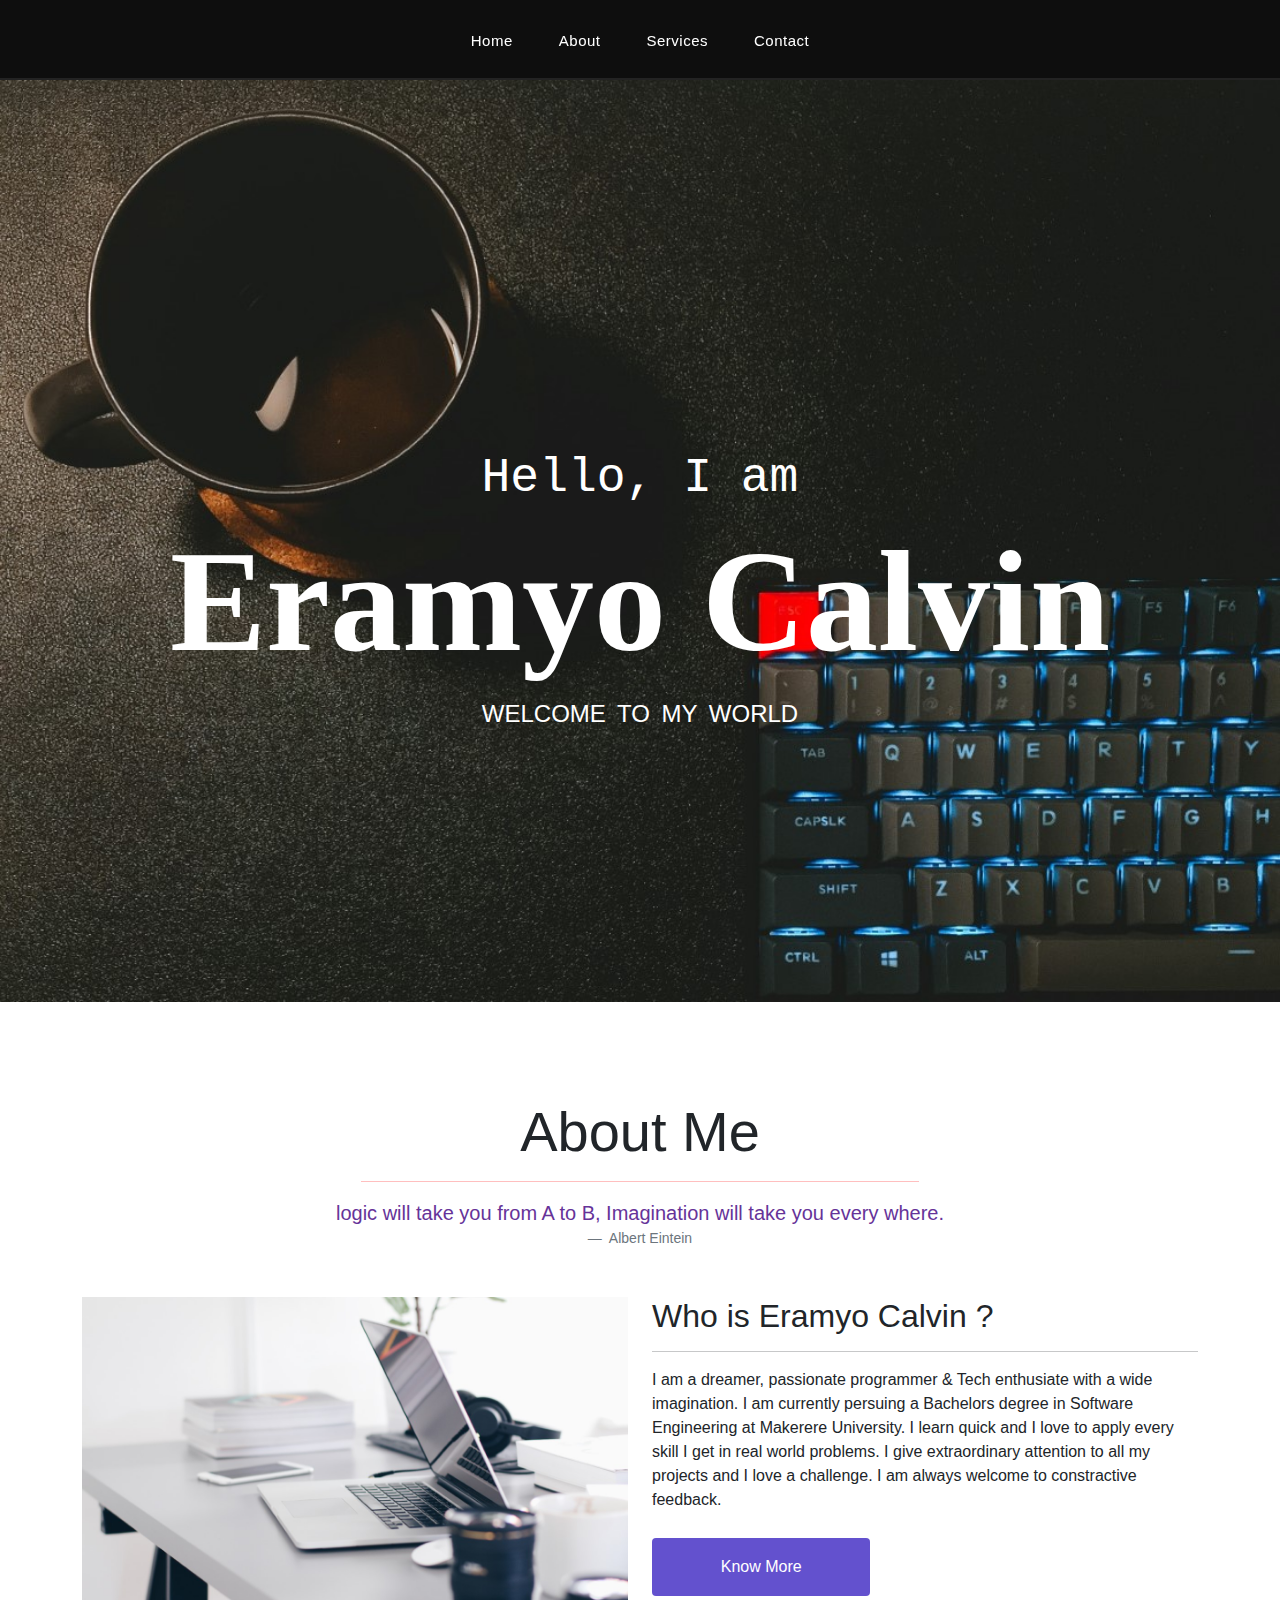
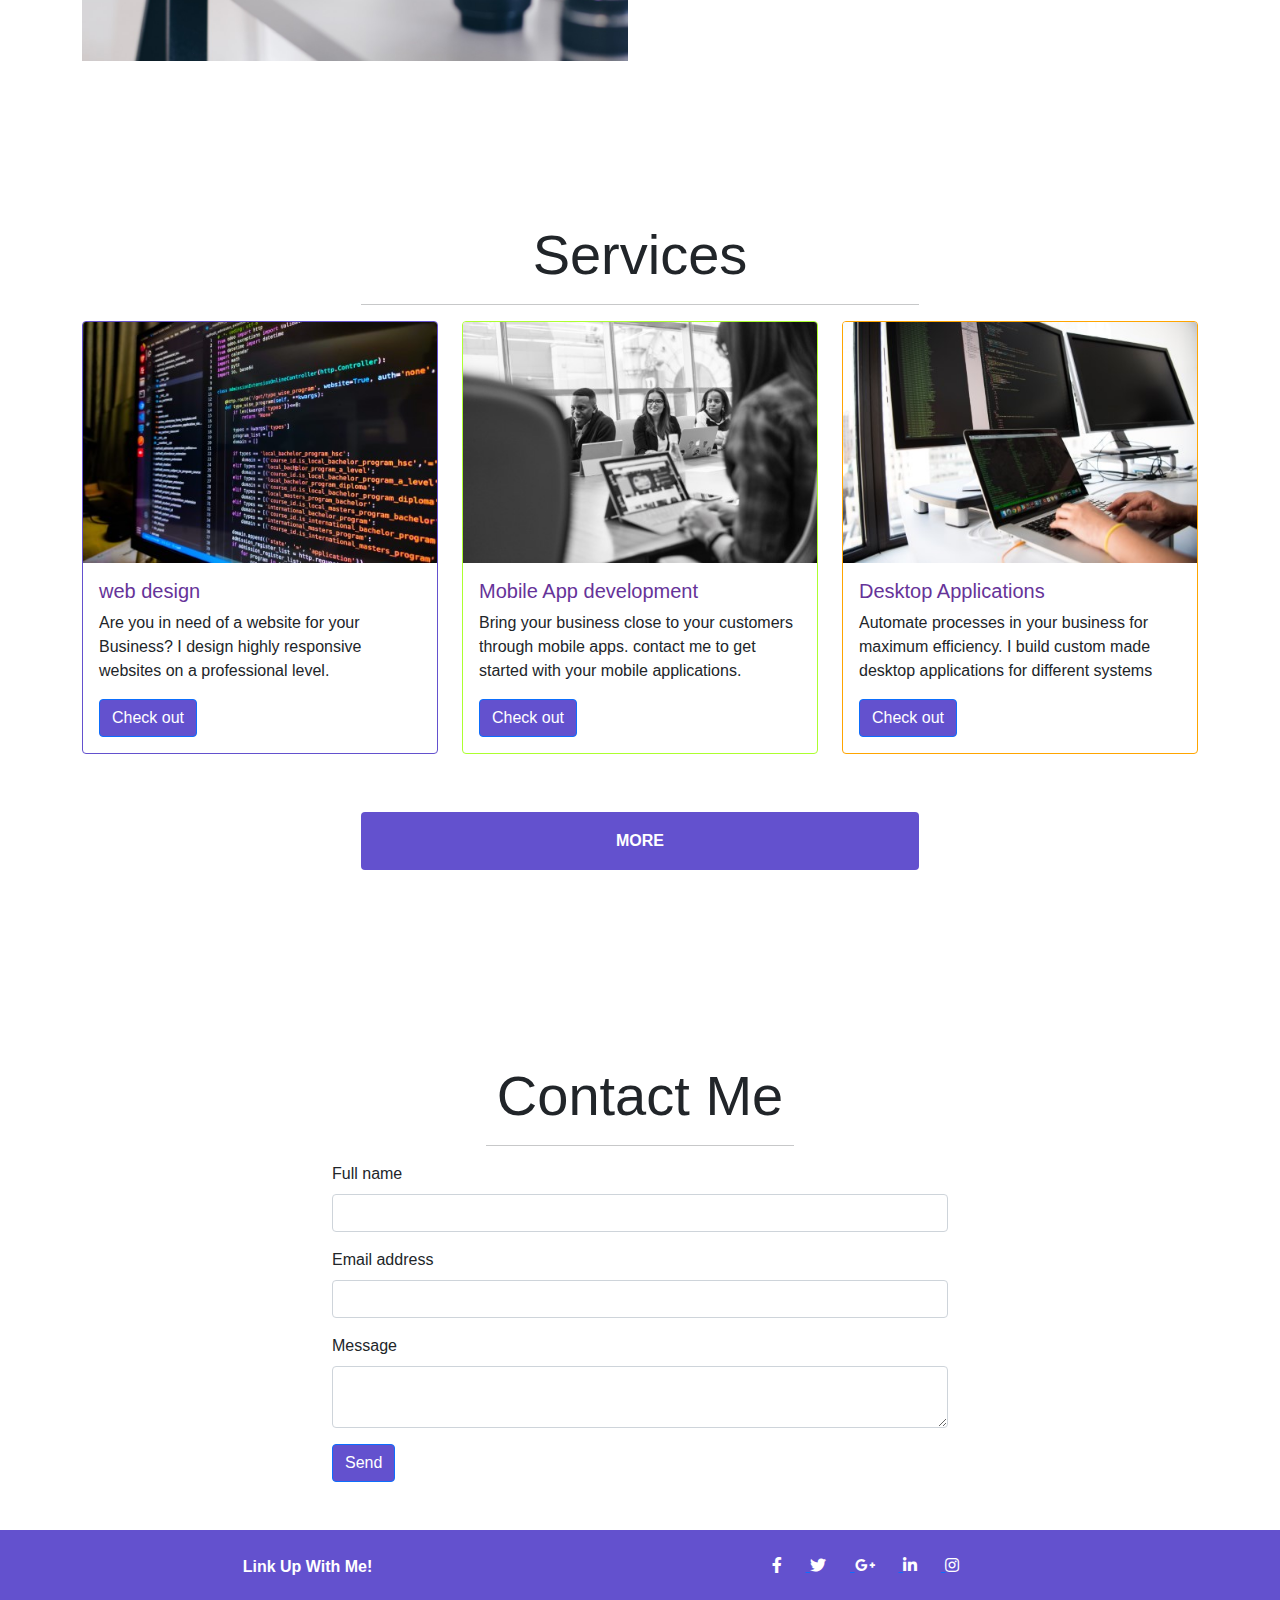
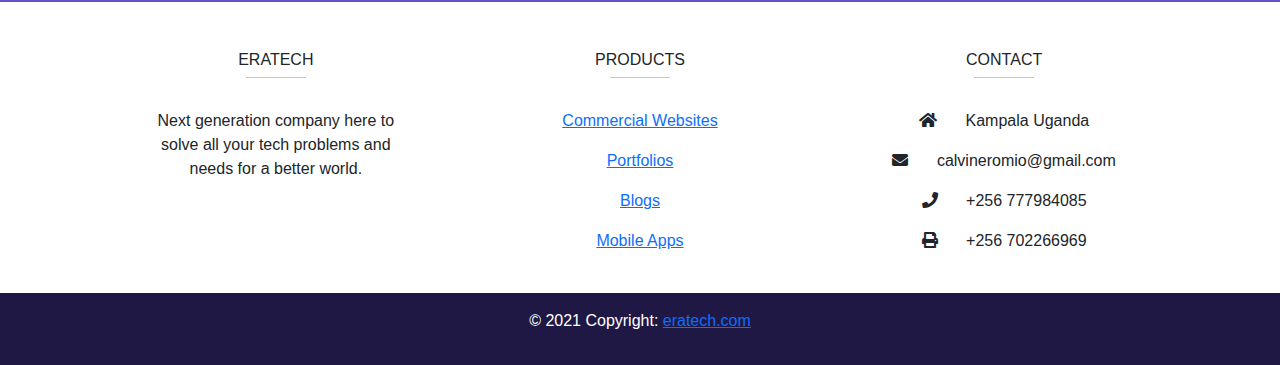
==== index.html @ add3f132 "Add files via upload" ====
<!DOCTYPE html>
<html lang="en">
<head>
    <meta charset="UTF-8">
    <meta http-equiv="X-UA-Compatible" content="IE=edge">
    <meta name="viewport" content="width=device-width, initial-scale=1.0">
    <title>Eramyo Calvin-Portfolio</title>
    <link rel="stylesheet" href="css/bootstrap.min.css">
    <link rel="stylesheet" href="css/style.css">
    <link rel="stylesheet" href="fontawesome/css/fontawesome.min.css">
    <link rel="stylesheet" href="css/font.css">
</head>
<body data-spy="scroll" data-target="#navbarResponsive">
  <!--Header section-->
  <header id="home">
    <nav class="navbar navbar-expand-lg navbar-expand-md navbat-expand-sm navbar-dark bg-black fixed-top ">
        <div class="container">
         
          <button class="navbar-toggler" type="button" data-bs-toggle="collapse" data-bs-target="#navbarResponsive" aria-controls="navbarResponsive" aria-expanded="false" aria-label="Toggle navigation">
            <span class="navbar-toggler-icon"></span>
          </button>
          <div class="collapse navbar-collapse" id="navbarResponsive">
            <ul class="navbar-nav mx-auto ">
              <li class="nav-item">
                <a class="nav-link " aria-current="page" href="#home">Home</a>
              </li>
              <li class="nav-item">
                <a class="nav-link" href="#About">About</a>
              </li>

              <li class="nav-item">
                <a class="nav-link" href="#services">Services</a>
              </li>

              <li class="nav-item">
                <a class="nav-link " href="#contact" >Contact</a>
              </li>
            </ul>
          </div>
        </div>
      </nav>
    </header>  

     
    <!--  Banner section -->  
      <div class="background">
        <img src="images/backgroundpro.jpg" alt="background photo" class="img-fluid image" width="100%" height="500px">
      </div>
      <div class="heading-content text-center">
        <h5>Hello, I am</h5>
        <h1>Eramyo Calvin</h1>
        <p>Welcome To My World</p>
      </div>

      <!--ABOUT ME-->
      <div class = "offset container mt-3 pb-5" id = "About">
        <div class = "post-heading text-center"> 
          <h3 class="display-4 font-weight-bold">About Me</h3>
          <hr class="w-50 mx-auto" style="color: red;">
        </div>

        <figure class="text-center quote" id="quote">
          <blockquote class="blockquote">
            <p style="color: rebeccapurple;">logic will take you from A to B, Imagination will take you every where.</p>
          </blockquote>
          <figcaption class="blockquote-footer">
            Albert Eintein <cite title="Source Title"></cite>
          </figcaption>
        </figure>

        <div class="row mt-5">
          <div class="col-lg-6 col-md-12 col-12 mb-3">
            <img src="images/slide1.jpg" alt="coding illustration" class="img-fluid">
          </div>
          <div class="col-lg-6 col-md-12 col-12 About-Me">
            <h2>Who is Eramyo Calvin ?</h2>
            <hr>
            <p>I am a dreamer, passionate programmer & Tech enthusiate with a wide imagination. I am currently persuing a Bachelors degree in Software Engineering at Makerere University.
              I learn quick and I love to apply every skill I get in real world problems. I give extraordinary attention to all my projects and I love a challenge.
              I am always welcome to constractive feedback.</p>
              <a href="About.html" class="btn btn-primary">Know More</a>
          </div>
        </div>
      </div>

      <!--Services section-->
      <div class="offset container mt-3 pb-5" id="services">
        <div class = "post-heading text-center"> 
          <h3 class="display-4 font-weight-bold">Services</h3>
          <hr class="w-50 mx-auto">
        </div>

        <div class = "row">
          <div class="col-lg-4 col-md-6 col-12 pb-5">
            <div class="card card1">
              <img src="images/service4.jpg" class="card-img-top" alt="..." height="241">
              <div class="card-body">
                <h5 class="card-title" style="color: rebeccapurple;">web design</h5>
                <p class="card-text">Are you in need of a website for your Business? I design highly responsive websites on a professional level.</p>
                <a href="webDesign.html" class="btn btn-primary" style="font-size: 1rem;">Check out</a>
              </div>
            </div>
          </div>

          <div class="col-lg-4 col-md-6 col-12 pb-5">
            <div class="card card2">
              <img src="images/service3.jpg" class="card-img-top" alt="..."  height="241">
              <div class="card-body">
                <h5 class="card-title" style="color: rebeccapurple;">Mobile App development</h5>
                <p class="card-text">Bring your business close to your customers through mobile apps. contact me to get started with your mobile applications.</p>
                <a href="mobileApp.html" class="btn btn-primary">Check out</a>
              </div>
            </div>
          </div>

          <div class="col-lg-4 col-md-6 col-12 pb-5">
            <div class="card card3">
              <img src="images/service5.jpg" class="card-img-top" alt="..." height="241">
              <div class="card-body">
                <h5 class="card-title" style="color: rebeccapurple;">Desktop Applications</h5>
                <p class="card-text">Automate processes in your business for maximum efficiency. I build custom made desktop applications for different systems</p>
                <a href="desktopdev.html" class="btn btn-primary">Check out</a>
              </div>
            </div>
          </div>
         
         </div>

         <button class ="button btn w-50 mb-3">
          <a href="">More</a>
        </button>

      </div>

      <!--contact section-->
      <div class="offset container mt-5 mb-5 w-50" id="contact">
        <div class = "post-heading text-center"> 
          <h3 class="display-4 font-weight-bold">Contact Me</h3>
          <hr class="w-50 mx-auto">
        </div>

        <form>
          <div class="form-group mb-3">
            <label for="exampleInputEmail1" class="form-label">Full name</label>
            <input type="text" class="form-control" id="exampleInputEmail1" aria-describedby="emailHelp">
          </div>
         
          <div class="form-group mb-3">
            <label for="exampleInputEmail1" class="form-label">Email address</label>
            <input type="email" class="form-control" id="exampleInputEmail1" aria-describedby="emailHelp">
          </div>

          <div class="form-group mb-3">
            <label for="exampleInputEmail1" class="form-label">Message</label>
           <textarea name="" id="Message"  class="form-control"></textarea>
          </div>
         
          <button type="submit" class="btn btn-primary">Send</button>
        </form>

      </div>

      <!-- Footer -->
<footer class="page-footer font-small unique-color-dark" id="footer"> 

  <div style="background-color: #6351ce;">
    <div class="container">

      <!-- Grid row-->
      <div class="row py-4 d-flex align-items-center">

        <!-- Grid column -->
        <div class="col-md-6 col-lg-5 text-center text-md-left mb-4 mb-md-0 link-up">
          <h6 class="mb-0">Link Up With Me!</h6>
        </div>
        <!-- Grid column -->

        <!-- Grid column -->
        <div class="col-md-6 col-lg-7 text-center text-md-right">

          <!-- Facebook -->
          <a class="fb-ic">
            <i class="fab fa-facebook-f white-text mr-5" style="color: #fff;"> </i>
          </a>
          <!-- Twitter -->
          <a class="tw-ic">
            <i class="fab fa-twitter white-text mr-5" style="color: #fff;"> </i>
          </a>
          <!-- Google +-->
          <a class="gplus-ic">
            <i class="fab fa-google-plus-g white-text mr-5" style="color: #fff;"> </i>
          </a>
          <!--Linkedin -->
          <a class="li-ic">
            <i class="fab fa-linkedin-in white-text mr-5" style="color: #fff;"> </i>
          </a>
          <!--Instagram-->
          <a class="ins-ic">
            <i class="fab fa-instagram white-text" style="color: #fff;"> </i>
          </a>

        </div>
        <!-- Grid column -->

      </div>
      <!-- Grid row-->

    </div>
  </div>

  <!-- Footer Links -->
  <div class="container text-center text-md-left mt-5">

    <!-- Grid row -->
    <div class="row mt-3">

      <!-- Grid column -->
      <div class="col-md-3 col-lg-4 col-xl-3 mx-auto mb-4">

        <!-- Content -->
        <h6 class="text-uppercase font-weight-bold">ERATECH</h6>
        <hr class="deep-purple accent-2 mb-4 mt-0 d-inline-block mx-auto" style="width: 60px;">
        <p>Next generation company here to solve all your tech problems and needs for a better world.</p>

      </div>
      <!-- Grid column -->

      <!-- Grid column -->
      <div class="col-md-2 col-lg-2 col-xl-2 mx-auto mb-4">

        <!-- Links -->
        <h6 class="text-uppercase font-weight-bold">Products</h6>
        <hr class="deep-purple accent-2 mb-4 mt-0 d-inline-block mx-auto" style="width: 60px;">
        <p>
          <a href="#!">Commercial Websites</a>
        </p>
        <p>
          <a href="#!">Portfolios</a>
        </p>
        <p>
          <a href="#!">Blogs</a>
        </p>
        <p>
          <a href="#!">Mobile Apps</a>
        </p>

      </div>
      <!-- Grid column -->

      

      <!-- Grid column -->
      <div class="col-md-4 col-lg-3 col-xl-3 mx-auto mb-md-0 mb-4">

        <!-- Links -->
        <h6 class="text-uppercase font-weight-bold">Contact</h6>
        <hr class="deep-purple accent-2 mb-4 mt-0 d-inline-block mx-auto" style="width: 60px;">
        <p>
          <i class="fas fa-home mr-3"></i> Kampala Uganda</p>
        <p>
          <i class="fas fa-envelope mr-3"></i> calvineromio@gmail.com</p>
        <p>
          <i class="fas fa-phone mr-3"></i> +256 777984085</p>
        <p>
          <i class="fas fa-print mr-3"></i> +256 702266969</p>

      </div>
      <!-- Grid column -->

    </div>
    <!-- Grid row -->

  </div>
  <!-- Footer Links -->

  <!-- Copyright -->
  <section class="copyright">
    <div class="footer-copyright text-center py-3"  style="background-color: #1f1844;">
      <p>© 2021 Copyright: <a href=""> eratech.com</a> </p>
      
    </div>
</section>
  <!-- Copyright -->

</footer>
<!-- Footer -->

    <script src = "index.js"></script>
    <script src = "js/bootstrap.min.js"></script>
</body>
</html>
---- css/style.css ----
body {
    font-family: 'Poppins', sans-serif;
    overflow-x: hidden;
    text-rendering: optimizeLegibility;
    -webkit-font-smoothing: antialiased;
    -moz-osx-font-smoothing: grayscale;
  }


header {
	position: relative;
	z-index: 99999;
	width: 100%;
	height: 80px;
	background-color: #232323;
	-webkit-transition: all 0.3s ease-in-out 0s;
    -moz-transition: all 0.3s ease-in-out 0s;
    -o-transition: all 0.3s ease-in-out 0s;
    transition: all 0.3s ease-in-out 0s;
}

header .navbar {
	padding: 17px 0px;
}
.background-header .navbar {
	padding: 17px 0px;
}
.background-header {
	top: 0;
	position: fixed;
	background-color: #fff!important;
	box-shadow: 0px 1px 10px rgba(0,0,0,0.1);
}
.background-header .navbar-brand {
	color: #121212!important;
}
.background-header .navbar-nav a.nav-link {
	color: #1e1e1e!important;
}

.navbar {
	
	text-transform: uppercase;
	font-size: 14px;
	font-weight: bold;
	letter-spacing: 0.2rem;
	background: rgba(0,0,0,0.6) !important;
}

.navbar-dark .navbar-nav .nav-link.active,
.navbar-dark .navbar-nav .nav-link:hover{
	color: red;
}

#navbarSupportedContent {
	z-index: 999;
}
.navbar-collapse {
	text-align: center;

}
.navbar .navbar-nav .nav-item {
	margin: 0px 15px;
}
.navbar .navbar-nav a.nav-link {
	text-transform: capitalize;
	font-size: 15px;
	font-weight: 500;
	letter-spacing: 0.5px;
	color: #fff;
	transition: all 0.5s;
	margin-top: 5px;
}

.background .image{
	opacity: 1.0;
	
}

.heading-content{
	position: absolute;
	top: 50%;
	width: 100%;
	max-width: 100%;
}

.heading-content h5{
	color: #fff;
	font-size: 3em;
	font-weight: 300;
	font-family: monospace;
}

.heading-content h1{
	color: #fff;
	font-size: 9em;
	font-weight: bolder;
	font-family:'Times New Roman', Times, serif;
}

.heading-content p{
	color: #fff;
	font-size: 1.5em;
	font-weight: lighter;
	text-transform: uppercase;
	word-spacing: 5px;
	font-family: 'Montserrat', sans-serif;
}

#quote .quote{
	border:1px solid #000;
	background-color: gray;
}

#About .btn{
	border: 2px solid transparent;
	width: 40%;
	padding: 15px 22px;
	background: #6351ce;
	margin-top: 10px;
}

#About .btn a{
	color: #fff;
	text-decoration: none;
	font-size: 1em;
	font-weight: bold;
	text-transform: uppercase;
}

#About .btn:hover{
	border: 2px solid #1ebba3;
	cursor: pointer;
}

.offset:before{
	display: block;
	content: "";
	height: 5rem;
}

#services .button{
	text-align: center;
	margin: 0 auto;
	display: block;
	border: 2px solid transparent;
	width: 40%;
	padding: 15px 22px;
	background: #6351ce;
	margin-top: 10px;
}

#services .button a{
	color: #fff;
	text-decoration: none;
	font-size: 1em;
	font-weight: bold;
	text-transform: uppercase;
}

#services .button:hover{
	border: 2px solid #1ebba3;
	cursor: pointer;
}

#services .btn{
	background: #6351ce;
}

#contact .btn{
	background: #6351ce;
}

#footer .link-up h6{
	color: #fff;
	font-size: 1em;
	font-weight: bold;
}

#services .card1{
	border: 1px solid #6351ce;
}
#services .card2{
	border: 1px solid greenyellow;
}
#services .card3{
	border: 1px solid orange;
}

#footer .copyright{
	background: #343a40;
}
#footer .copyright p{
	color: #fff;
}

#footer i{
	margin-right: 1.5rem;
}




/*------------------------media Query--------------------------------------*/

@media  screen and (max-width: 1024px){
	.heading-content{
		top: 15%;
	}
}

@media  screen and (max-width: 768px) {
	/*----------for tablets--------------------------*/
	.navbar {
	letter-spacing: 0.1em;
	padding: 10px 0px;
	}
	.heading-content h5{
		font-size: 3em;
		
	}
	
	.heading-content h1{
		font-size: 5em;
		
	}
	
	.heading-content p{
		font-size: 0.9em;
		
	}

	.heading-content{
		top: 20%;
	}
}
@media  screen and (max-width: 479px) {
	/*----------for smart phones--------------------------*/
	.navbar {
		letter-spacing: 0.1em;
		padding: 7px 0px;
		}
		.heading-content h5{
			font-size: 2em;
			
		}
		
		.heading-content h1{
			font-size: 3em;
			
		}
		
		.heading-content p{
			font-size: 0.7em;
			
		}
	
		.heading-content{
			top: 20%;
		}
		#contact .post-heading h3{
			font-size: 1.5em;
		}

		#About .About-Me h3{
			margin-top: 2rem;
		}

		#aboutpage .offset:before{
			height: 2.5rem;
		}

}
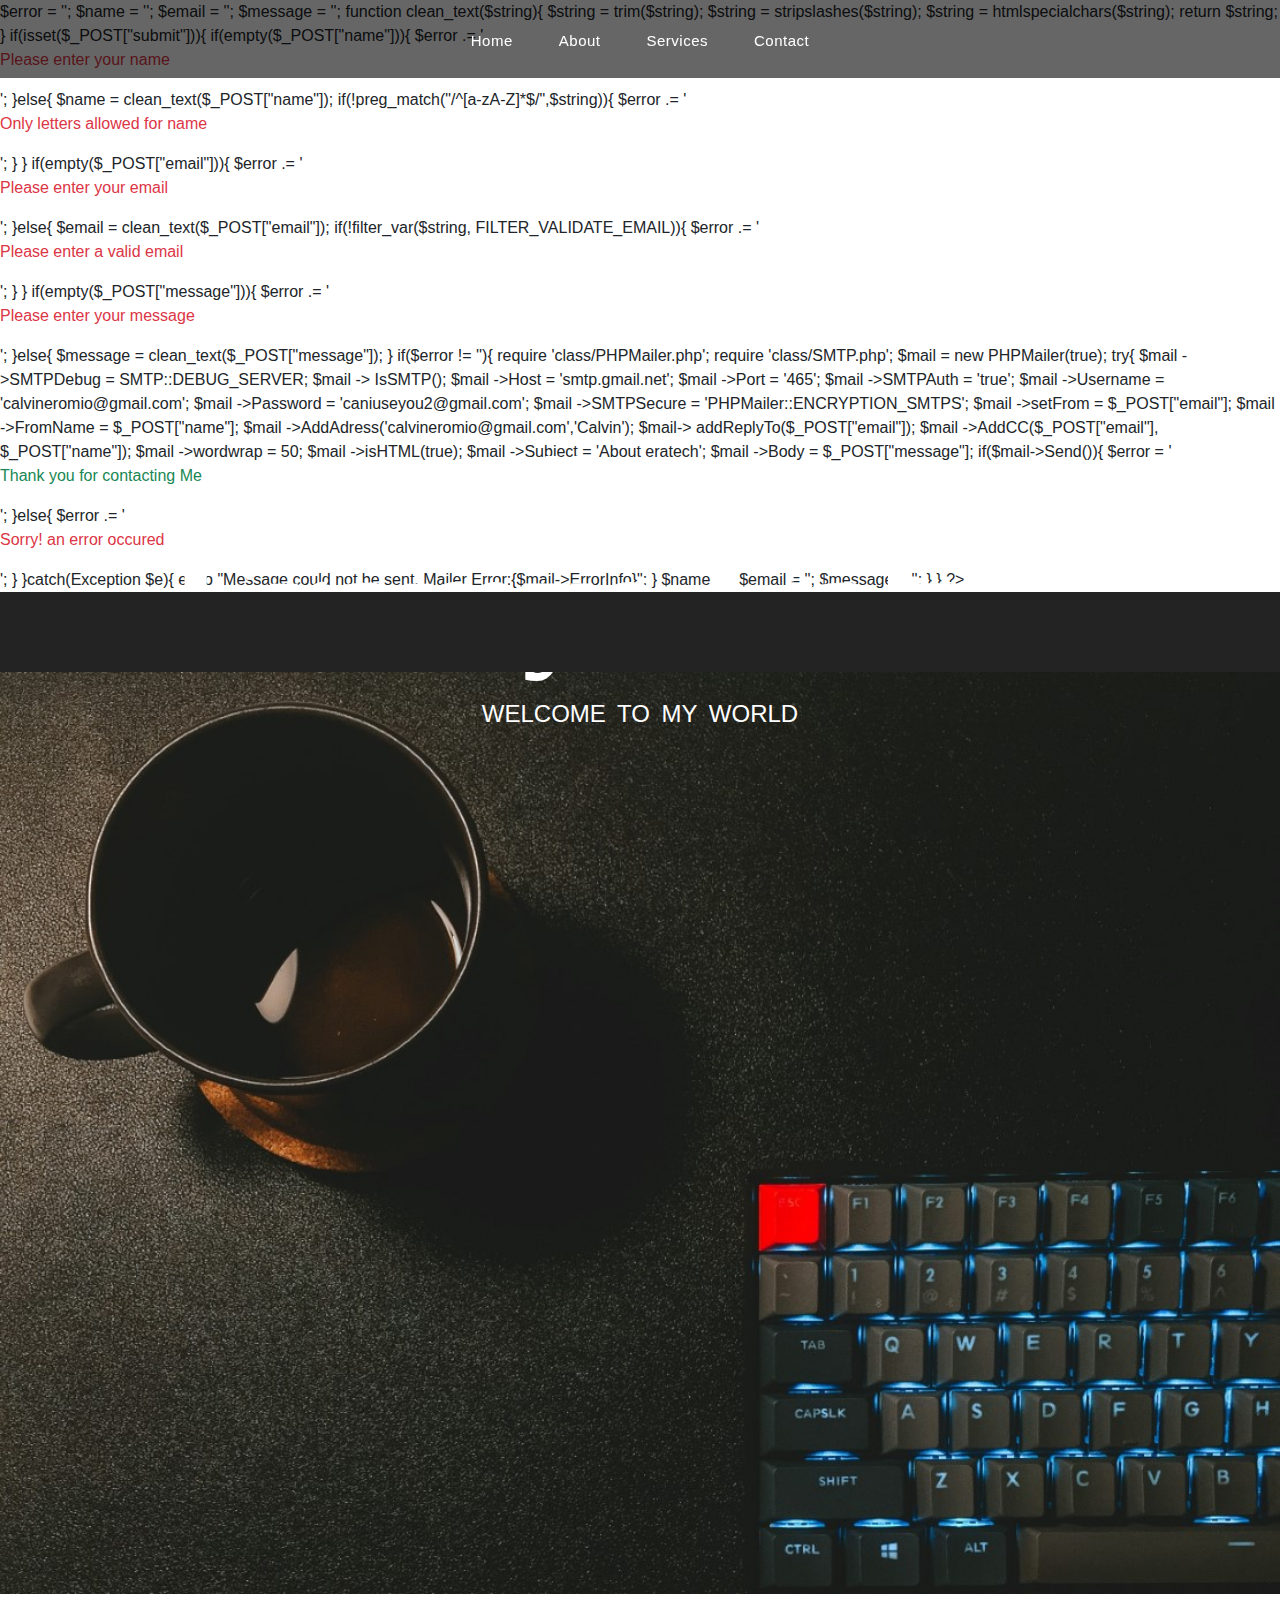
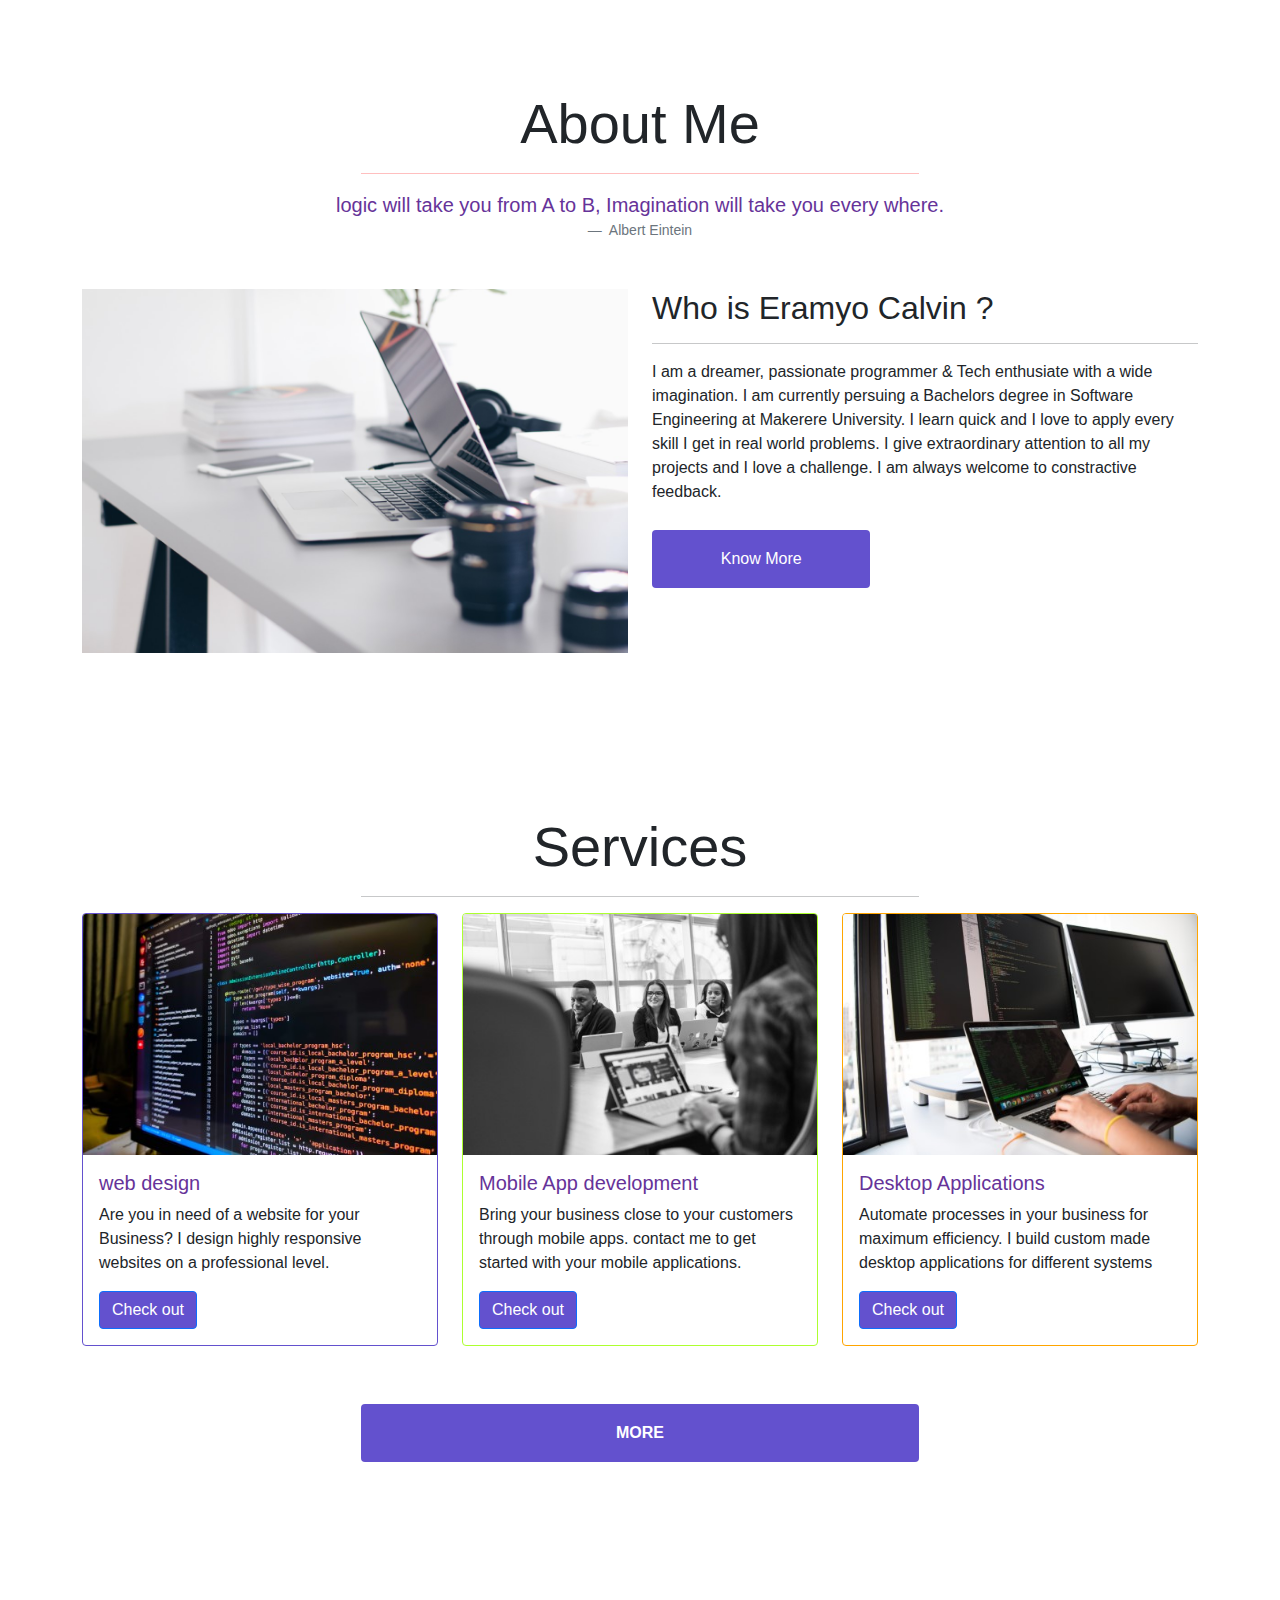
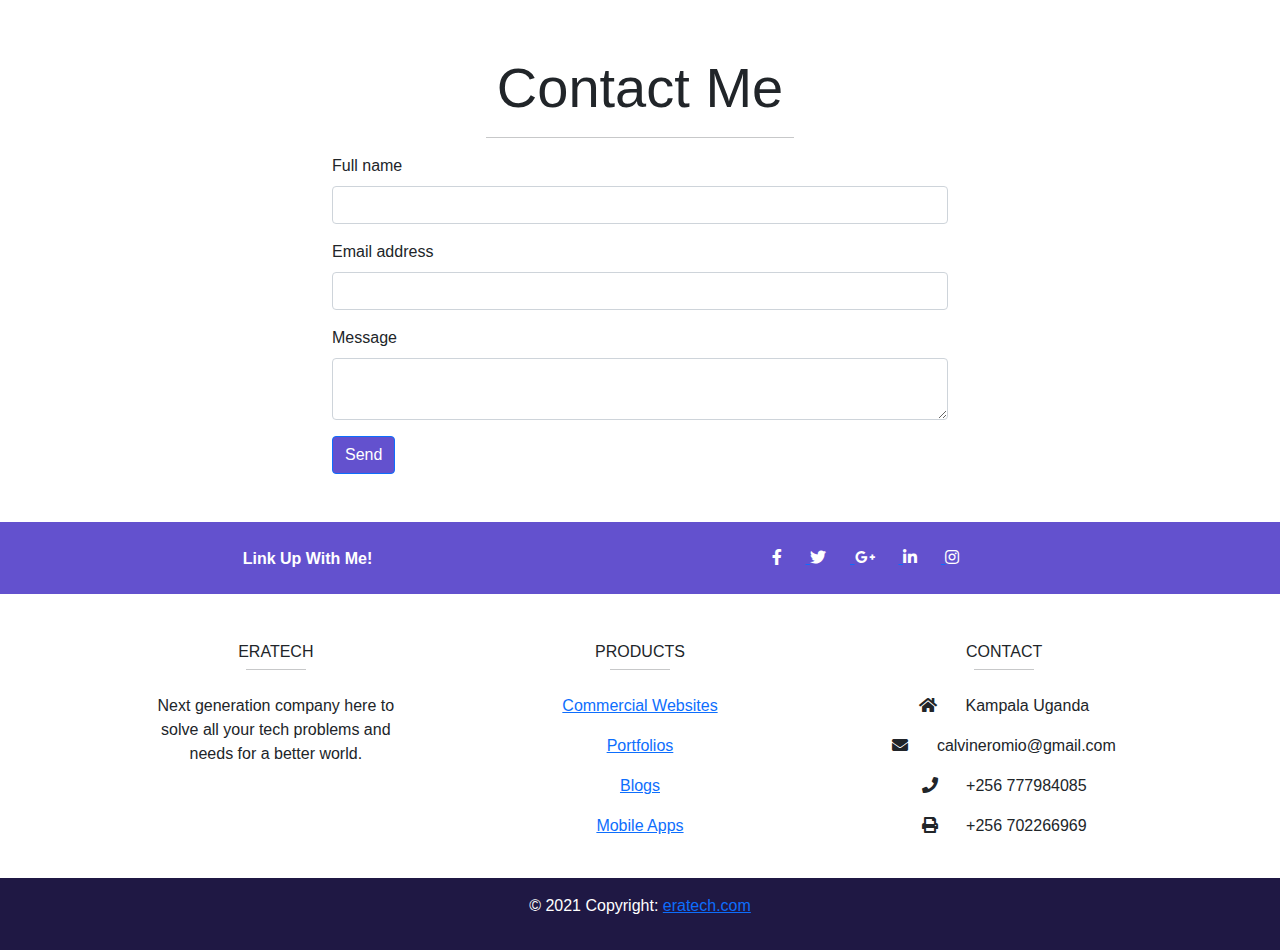
==== commit 7a06a54b: "Rename index.php to index.html" ====
--- a/index.html
+++ b/index.html
@@ -1,3 +1,101 @@
+<?php>
+
+    $error = '';
+    $name = '';
+    $email = '';
+    $message = '';
+
+    function clean_text($string){
+        $string = trim($string);
+        $string = stripslashes($string);
+        $string = htmlspecialchars($string);
+        return $string;
+    }
+
+    if(isset($_POST["submit"])){
+
+        if(empty($_POST["name"])){
+
+            $error .= '<p><label class = "text-danger">Please enter your name</label></p>';
+
+        }else{
+
+            $name = clean_text($_POST["name"]);
+
+            if(!preg_match("/^[a-zA-Z]*$/",$string)){
+                $error .= '<p><label class = "text-danger">Only letters allowed for name</label></P>';
+            }
+
+        }
+
+        if(empty($_POST["email"])){
+            
+            $error .= '<p><label class = "text-danger">Please enter your email</label></P>';
+
+        }else{
+
+            $email = clean_text($_POST["email"]);
+            if(!filter_var($string, FILTER_VALIDATE_EMAIL)){
+                $error .= '<p><label class = "text-danger">Please enter a valid email</label></P>';
+            }
+
+        }
+
+        if(empty($_POST["message"])){
+
+            $error .= '<p><label class = "text-danger">Please enter your message</label></P>';
+
+        }else{
+
+            $message = clean_text($_POST["message"]);
+
+        }
+
+        if($error != ''){
+
+            require 'class/PHPMailer.php';
+            require 'class/SMTP.php'; 
+
+            $mail = new PHPMailer(true);
+
+            try{
+            $mail ->SMTPDebug = SMTP::DEBUG_SERVER;
+            $mail -> IsSMTP();
+            $mail ->Host = 'smtp.gmail.net';
+            $mail ->Port = '465';
+            $mail ->SMTPAuth = 'true';
+            $mail ->Username = 'calvineromio@gmail.com';
+            $mail ->Password = 'caniuseyou2@gmail.com';
+            $mail ->SMTPSecure = 'PHPMailer::ENCRYPTION_SMTPS';
+            $mail ->setFrom = $_POST["email"];
+            $mail ->FromName = $_POST["name"];
+            $mail ->AddAdress('calvineromio@gmail.com','Calvin');
+            $mail-> addReplyTo($_POST["email"]);
+            $mail ->AddCC($_POST["email"], $_POST["name"]);
+            $mail ->wordwrap = 50;
+            $mail ->isHTML(true);
+            $mail ->Subject = 'About eratech';
+            $mail ->Body = $_POST["message"];
+
+            if($mail->Send()){
+                $error = '<p><label class = "text-success">Thank you for contacting Me</label></P>';
+            }else{
+                $error .= '<p><label class = "text-danger">Sorry! an error occured</label></P>';
+            }
+        }catch(Exception $e){
+            echo "Message could not be sent. Mailer Error:{$mail->ErrorInfo}";
+        }
+            $name ='';
+            $email = '';
+            $message = '';
+
+        }
+
+    }
+
+?>
+
+
 <!DOCTYPE html>
 <html lang="en">
 <head>
@@ -288,4 +386,4 @@
     <script src = "index.js"></script>
     <script src = "js/bootstrap.min.js"></script>
 </body>
-</html>+</html>
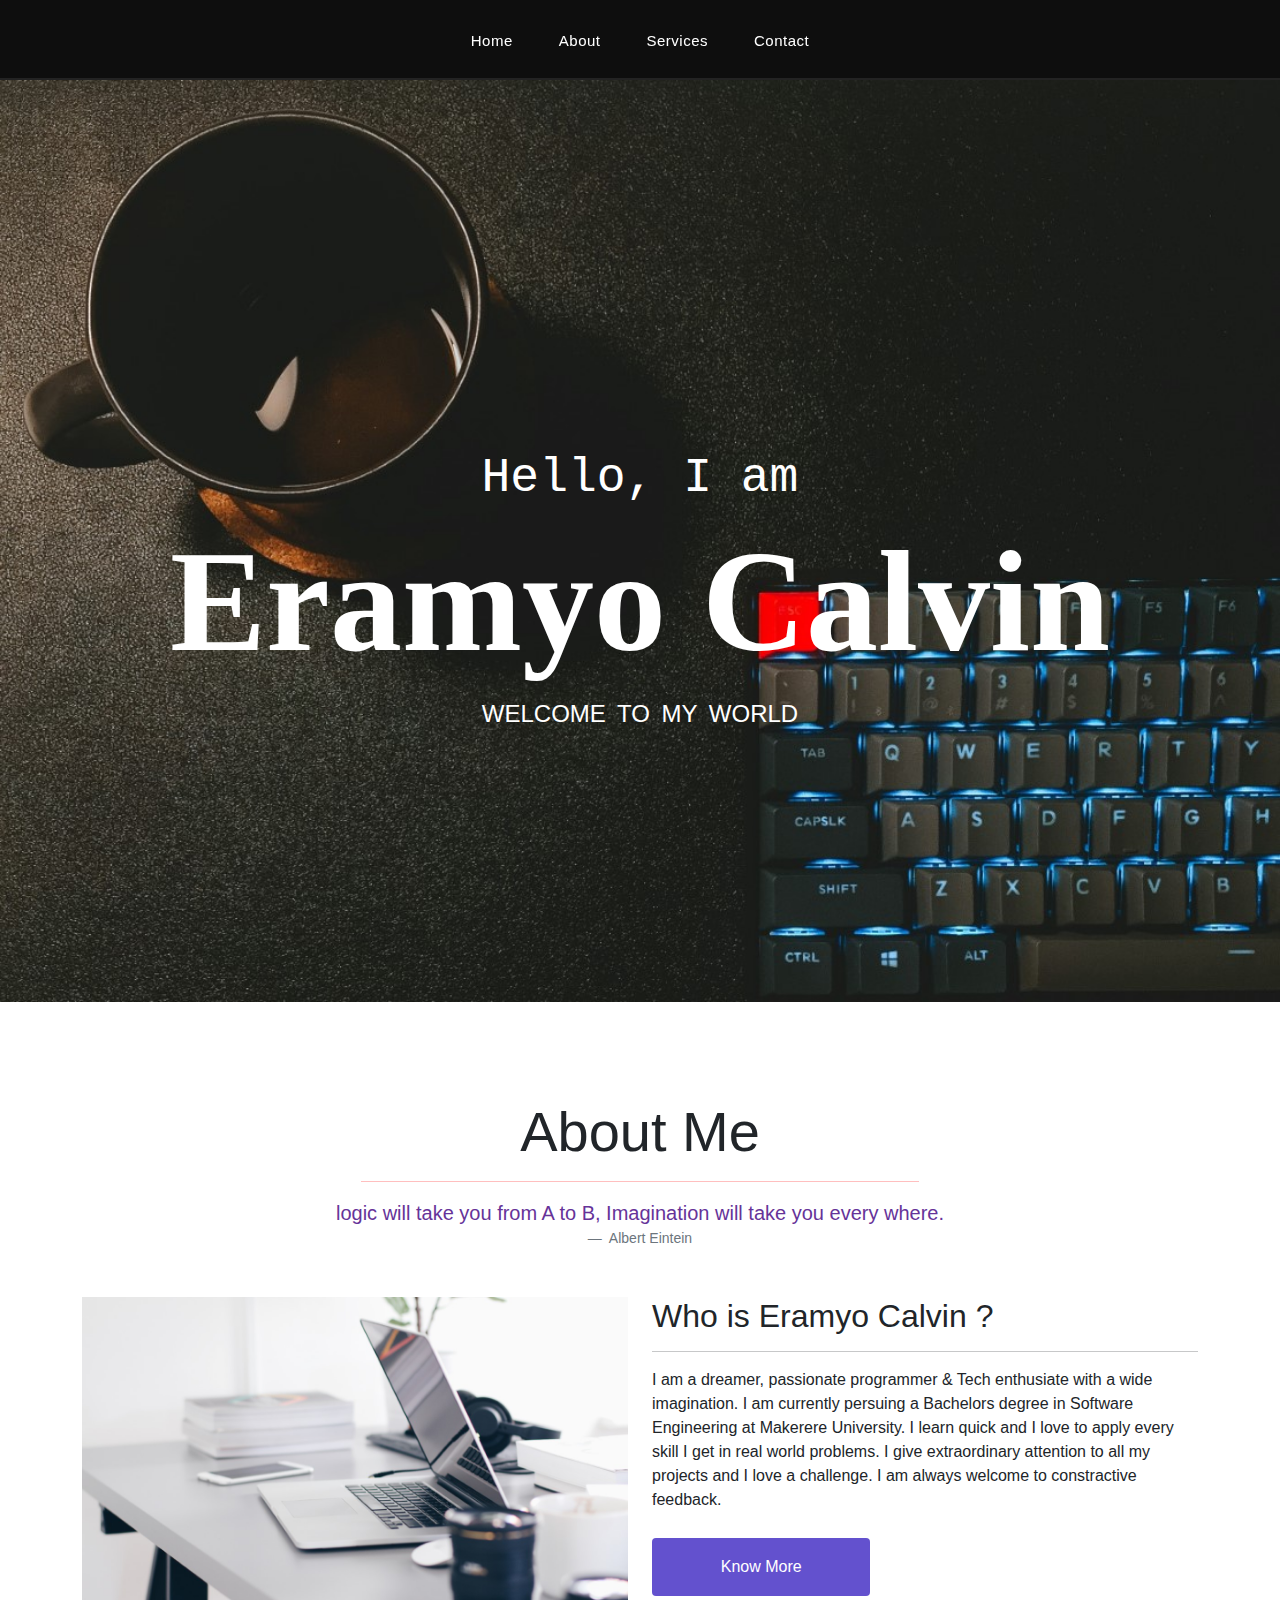
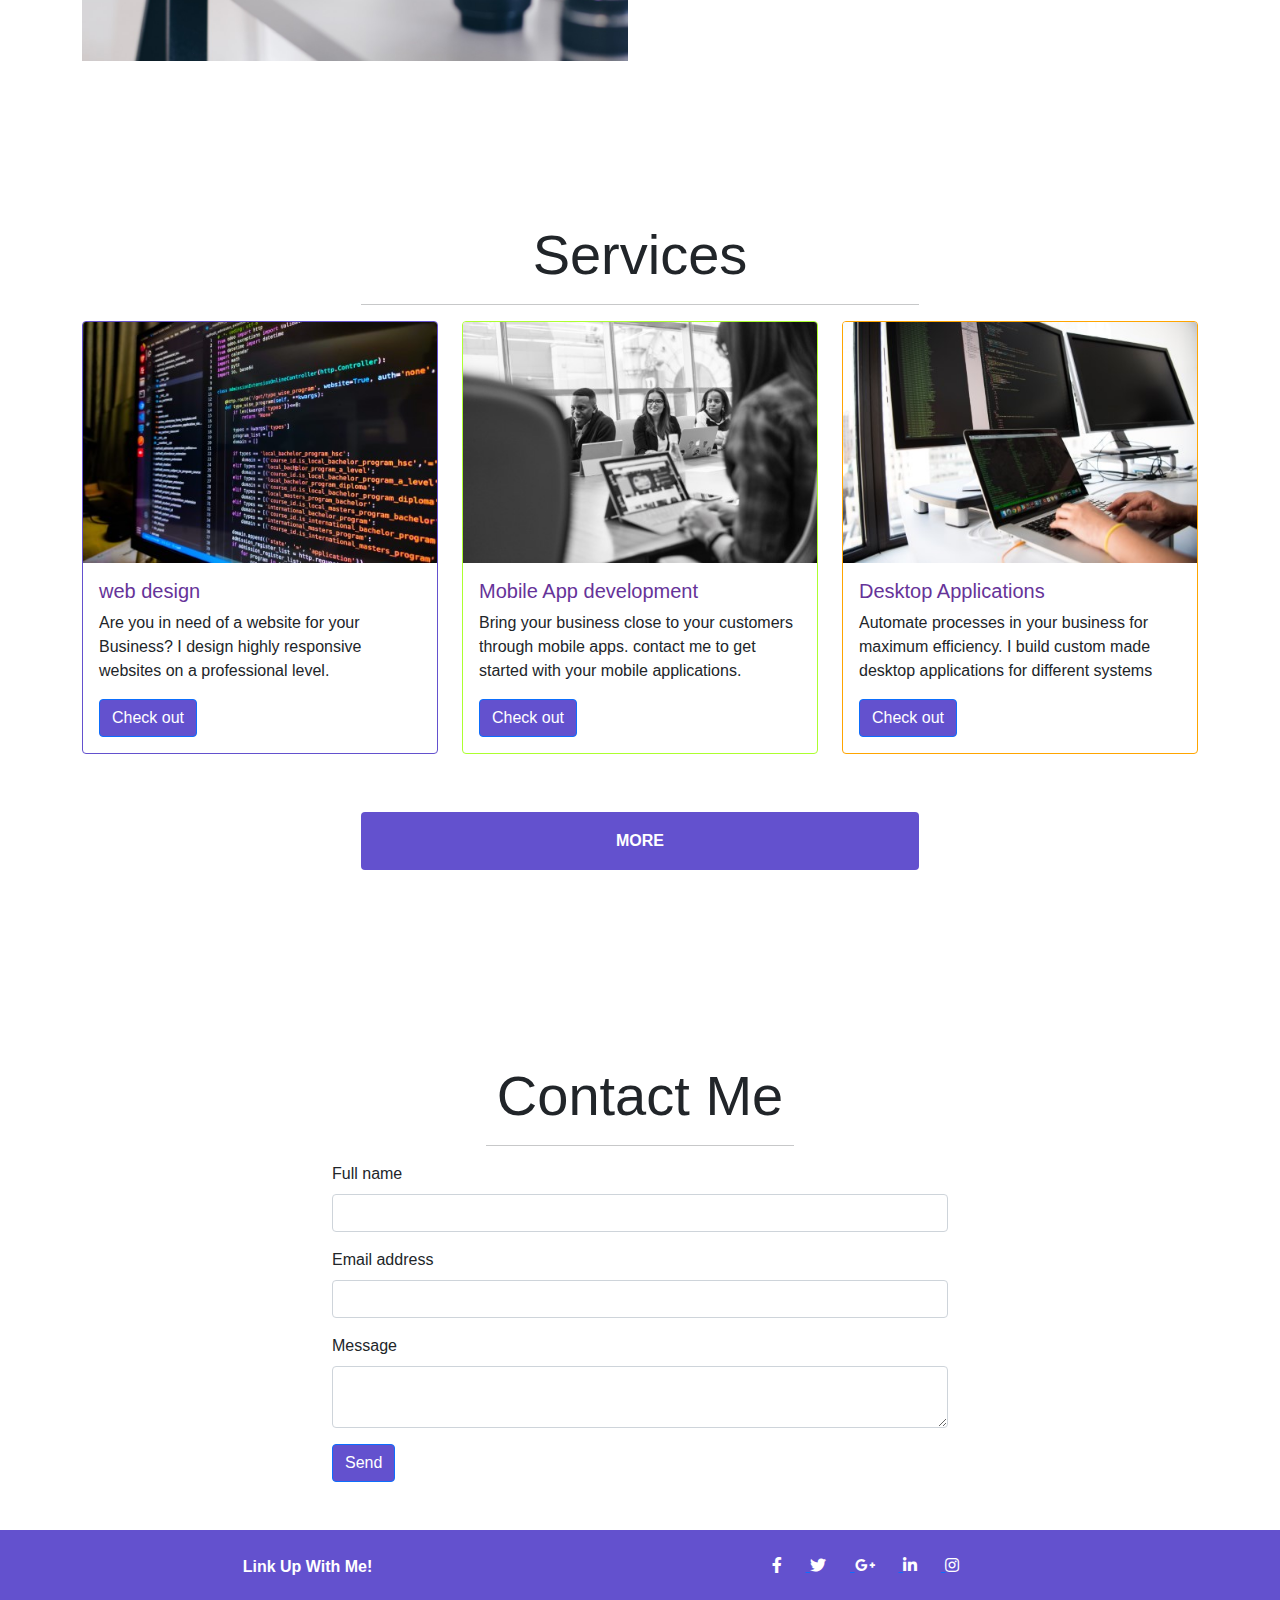
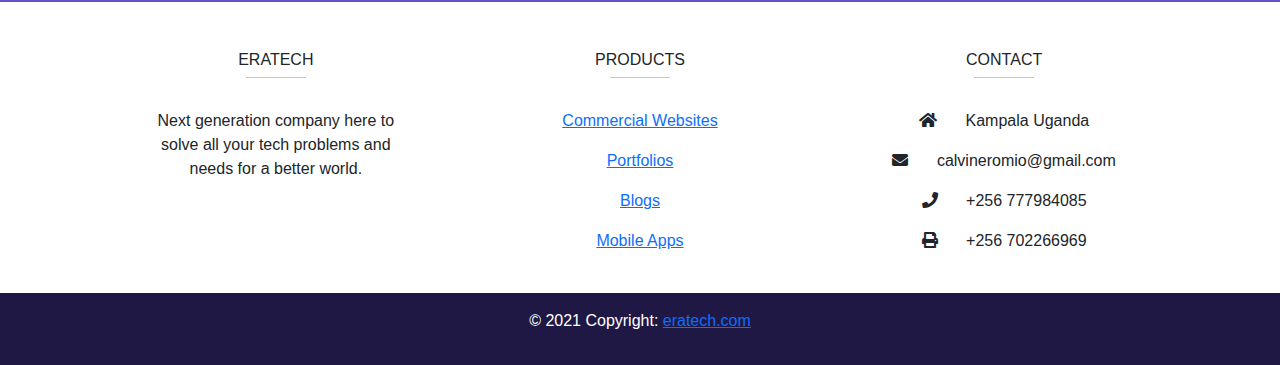
==== commit 286f30e6: "Update index.html" ====
--- a/index.html
+++ b/index.html
@@ -1,101 +1,3 @@
-<?php>
-
-    $error = '';
-    $name = '';
-    $email = '';
-    $message = '';
-
-    function clean_text($string){
-        $string = trim($string);
-        $string = stripslashes($string);
-        $string = htmlspecialchars($string);
-        return $string;
-    }
-
-    if(isset($_POST["submit"])){
-
-        if(empty($_POST["name"])){
-
-            $error .= '<p><label class = "text-danger">Please enter your name</label></p>';
-
-        }else{
-
-            $name = clean_text($_POST["name"]);
-
-            if(!preg_match("/^[a-zA-Z]*$/",$string)){
-                $error .= '<p><label class = "text-danger">Only letters allowed for name</label></P>';
-            }
-
-        }
-
-        if(empty($_POST["email"])){
-            
-            $error .= '<p><label class = "text-danger">Please enter your email</label></P>';
-
-        }else{
-
-            $email = clean_text($_POST["email"]);
-            if(!filter_var($string, FILTER_VALIDATE_EMAIL)){
-                $error .= '<p><label class = "text-danger">Please enter a valid email</label></P>';
-            }
-
-        }
-
-        if(empty($_POST["message"])){
-
-            $error .= '<p><label class = "text-danger">Please enter your message</label></P>';
-
-        }else{
-
-            $message = clean_text($_POST["message"]);
-
-        }
-
-        if($error != ''){
-
-            require 'class/PHPMailer.php';
-            require 'class/SMTP.php'; 
-
-            $mail = new PHPMailer(true);
-
-            try{
-            $mail ->SMTPDebug = SMTP::DEBUG_SERVER;
-            $mail -> IsSMTP();
-            $mail ->Host = 'smtp.gmail.net';
-            $mail ->Port = '465';
-            $mail ->SMTPAuth = 'true';
-            $mail ->Username = 'calvineromio@gmail.com';
-            $mail ->Password = 'caniuseyou2@gmail.com';
-            $mail ->SMTPSecure = 'PHPMailer::ENCRYPTION_SMTPS';
-            $mail ->setFrom = $_POST["email"];
-            $mail ->FromName = $_POST["name"];
-            $mail ->AddAdress('calvineromio@gmail.com','Calvin');
-            $mail-> addReplyTo($_POST["email"]);
-            $mail ->AddCC($_POST["email"], $_POST["name"]);
-            $mail ->wordwrap = 50;
-            $mail ->isHTML(true);
-            $mail ->Subject = 'About eratech';
-            $mail ->Body = $_POST["message"];
-
-            if($mail->Send()){
-                $error = '<p><label class = "text-success">Thank you for contacting Me</label></P>';
-            }else{
-                $error .= '<p><label class = "text-danger">Sorry! an error occured</label></P>';
-            }
-        }catch(Exception $e){
-            echo "Message could not be sent. Mailer Error:{$mail->ErrorInfo}";
-        }
-            $name ='';
-            $email = '';
-            $message = '';
-
-        }
-
-    }
-
-?>
-
-
 <!DOCTYPE html>
 <html lang="en">
 <head>
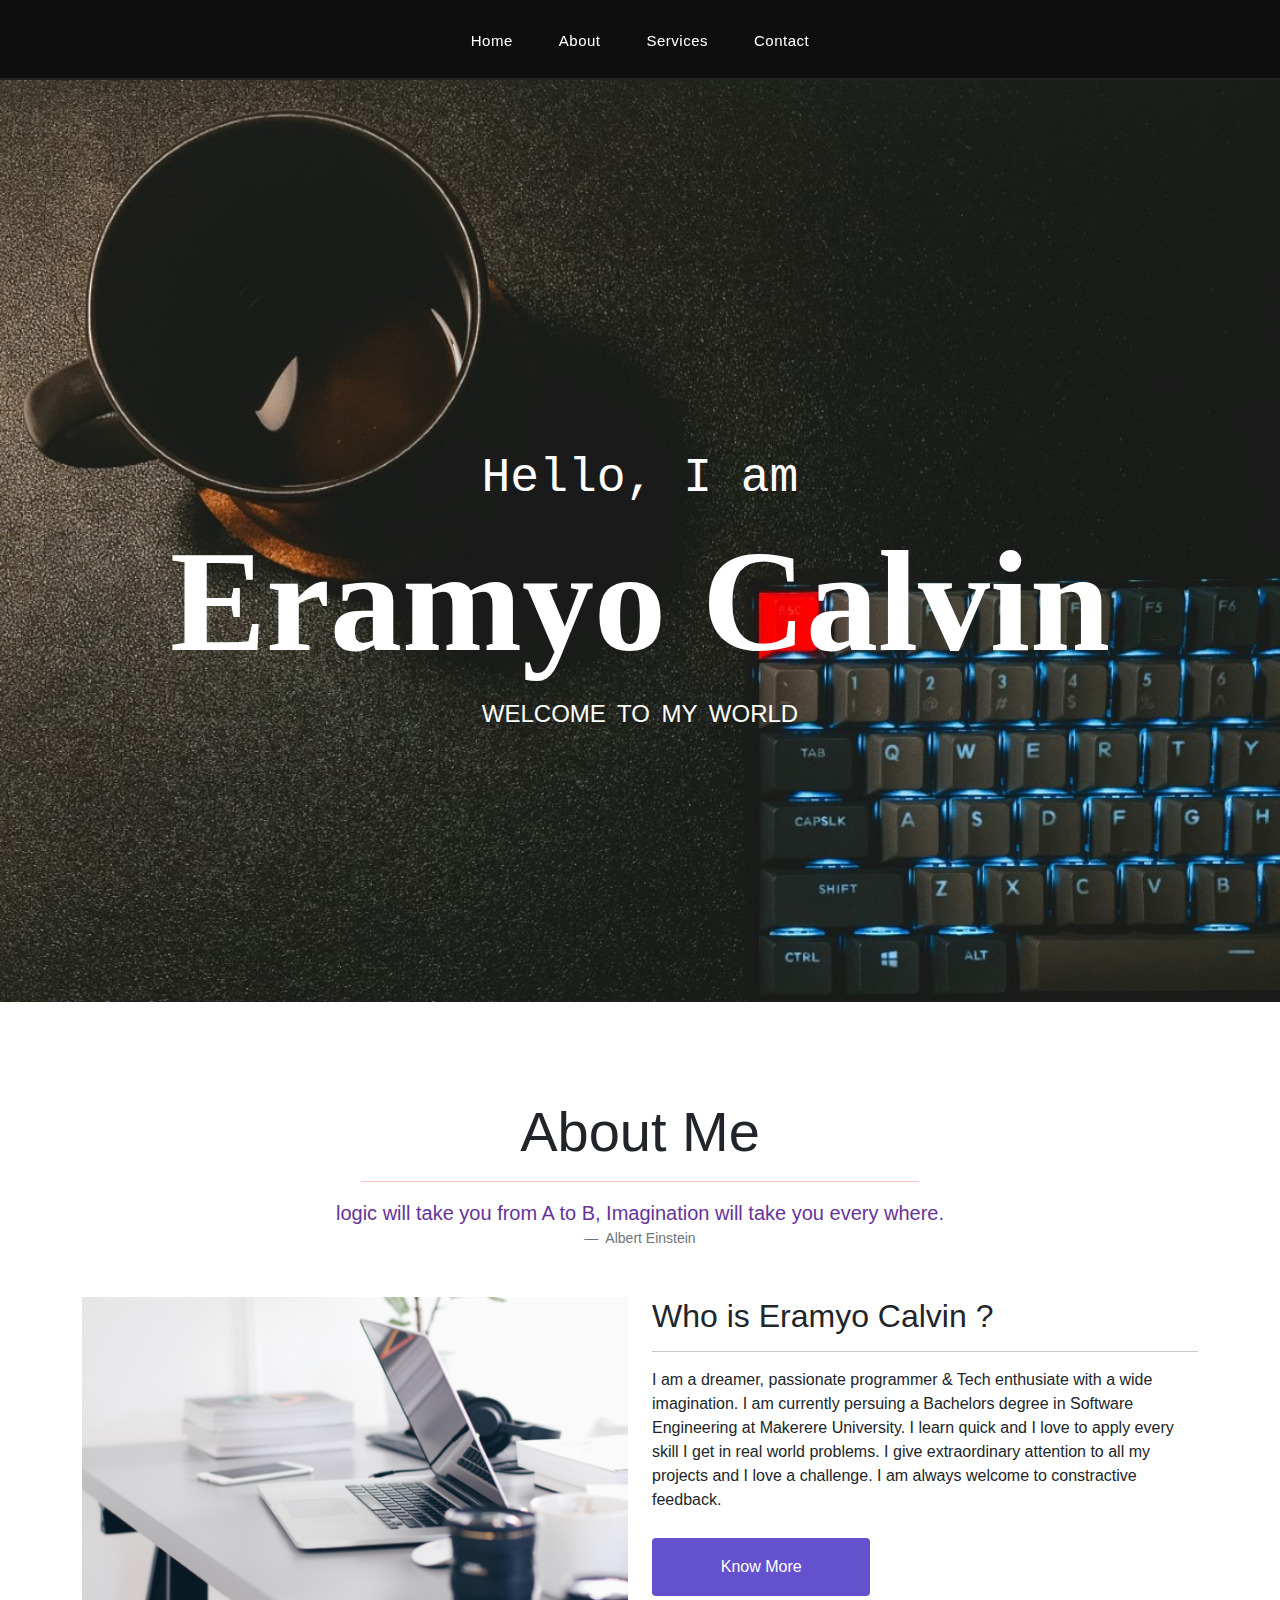
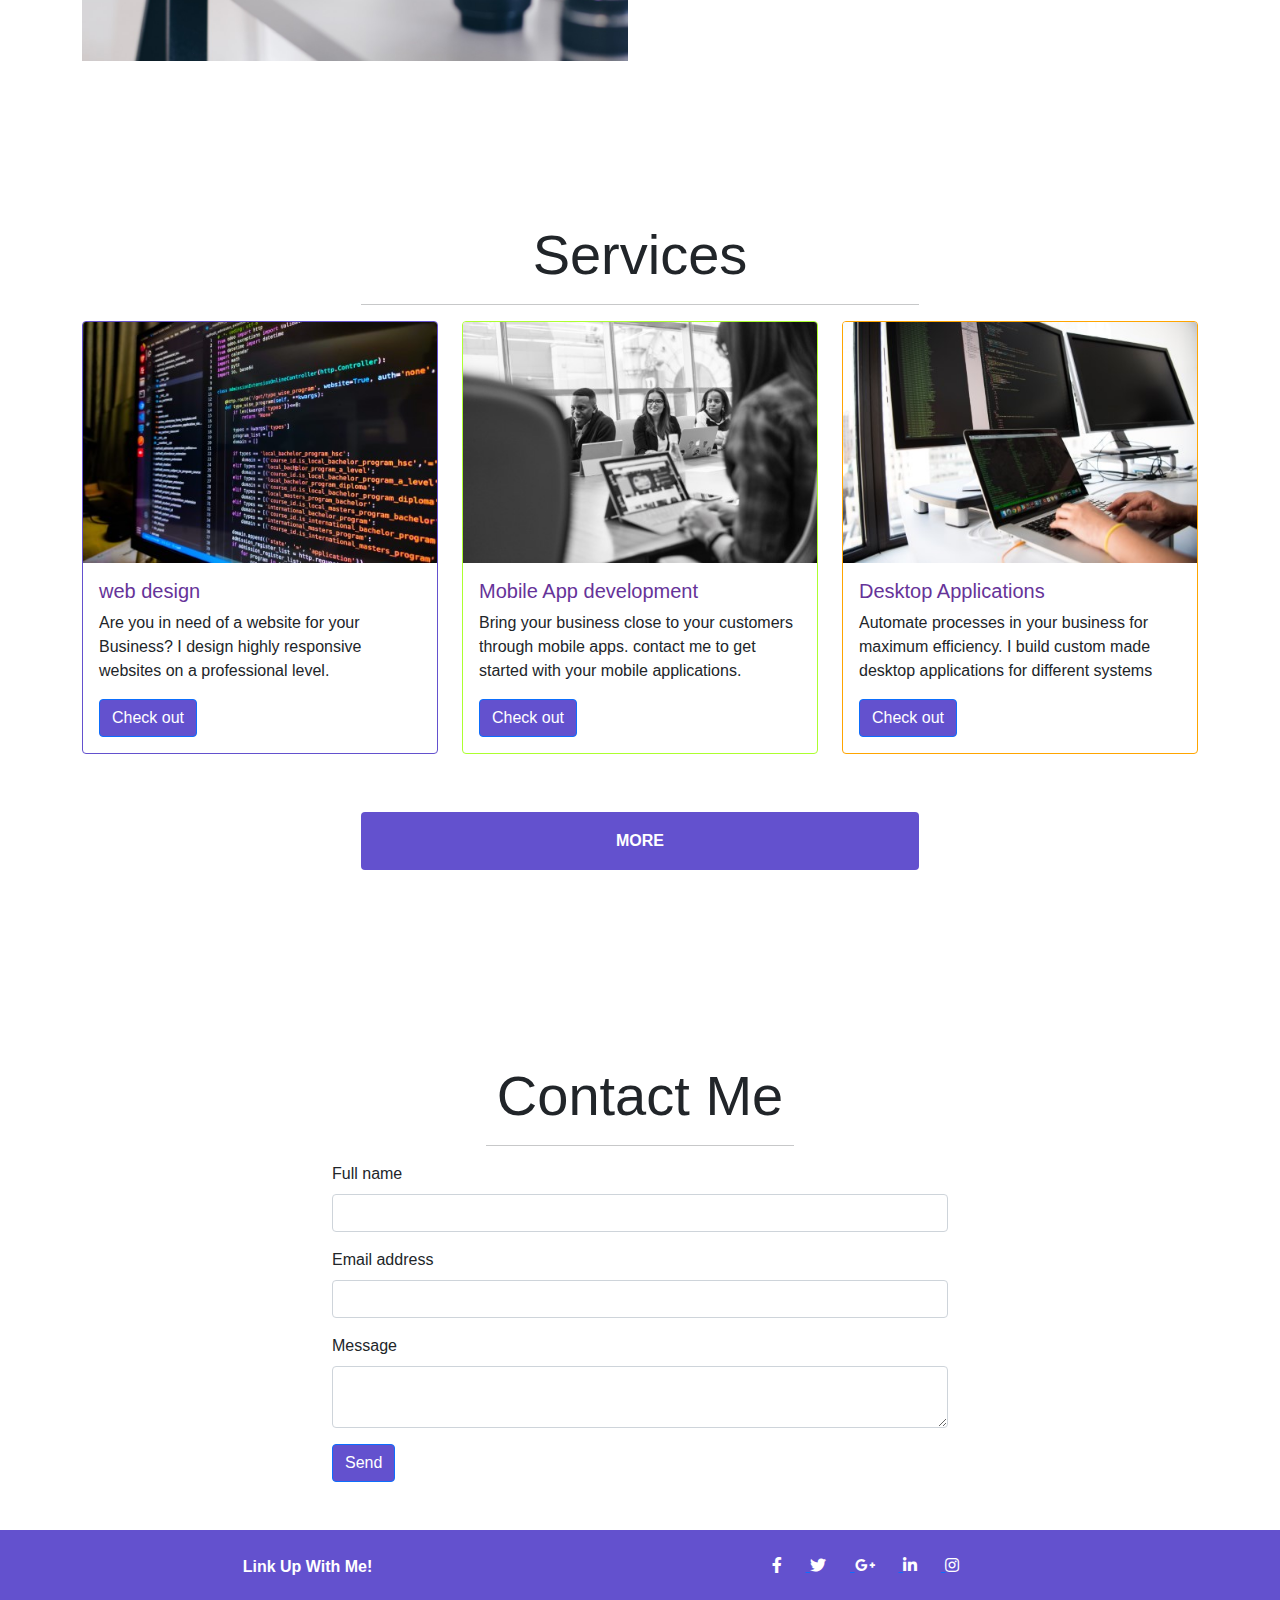
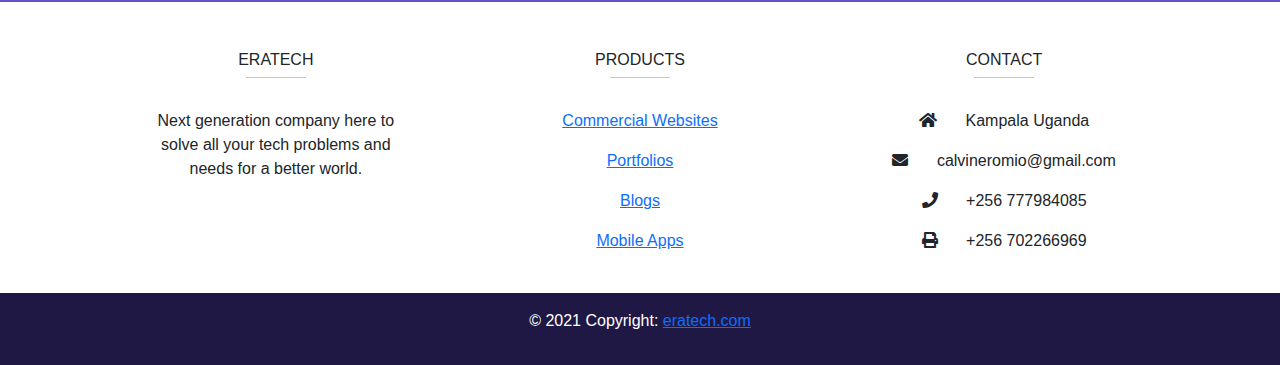
==== commit 00c539d1: "Update index.html" ====
--- a/index.html
+++ b/index.html
@@ -64,7 +64,7 @@
             <p style="color: rebeccapurple;">logic will take you from A to B, Imagination will take you every where.</p>
           </blockquote>
           <figcaption class="blockquote-footer">
-            Albert Eintein <cite title="Source Title"></cite>
+            Albert Einstein <cite title="Source Title"></cite>
           </figcaption>
         </figure>
 
@@ -139,7 +139,7 @@
           <hr class="w-50 mx-auto">
         </div>
 
-        <form>
+        <form method = "post">
           <div class="form-group mb-3">
             <label for="exampleInputEmail1" class="form-label">Full name</label>
             <input type="text" class="form-control" id="exampleInputEmail1" aria-describedby="emailHelp">
